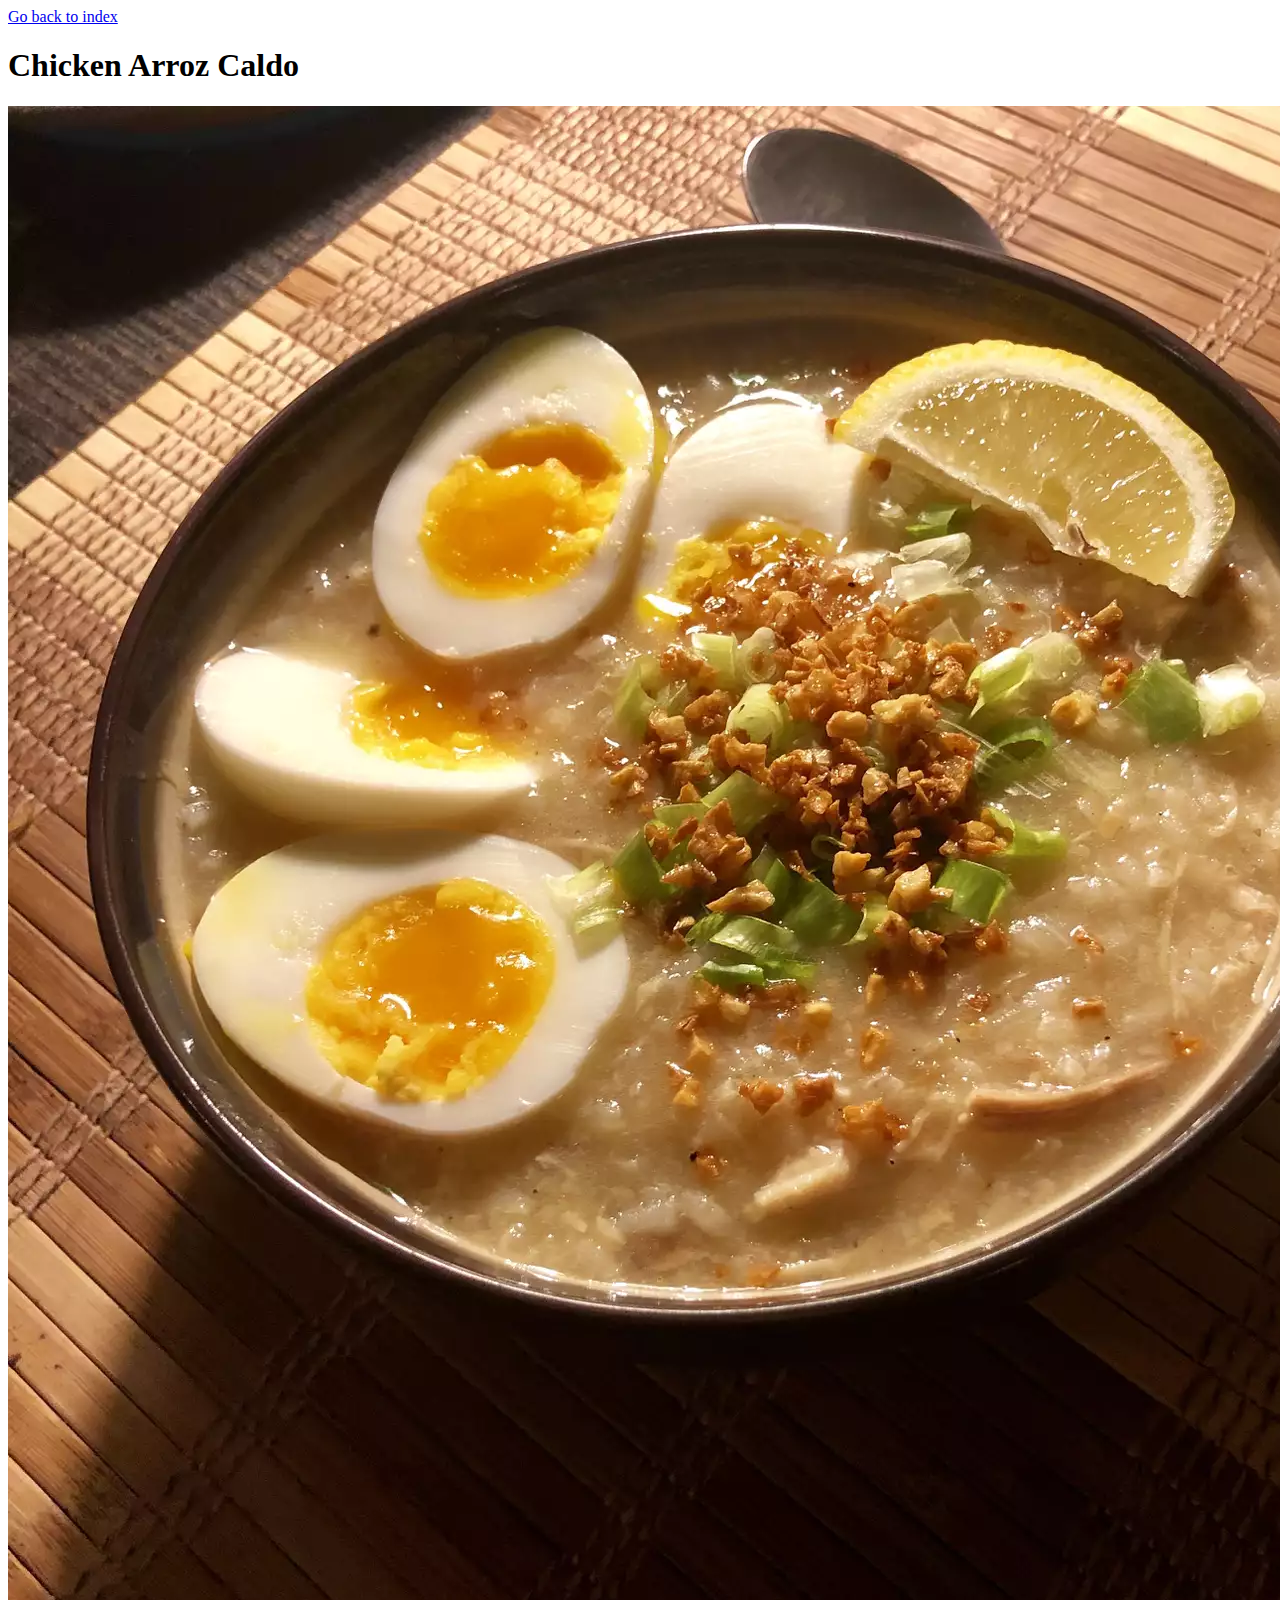
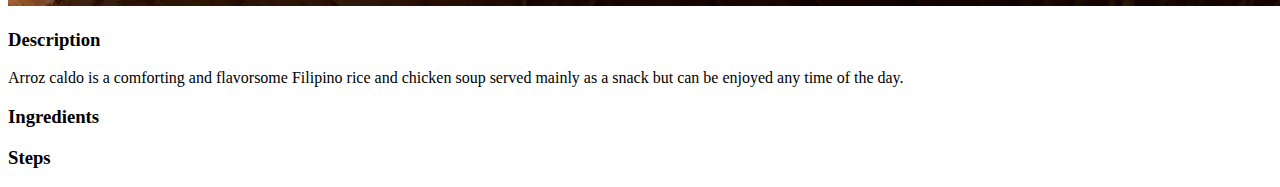
==== recipes/arrozcaldo.html @ 1be8c596 "Add arroz caldo recipe" ====
<!DOCTYPE html>
<html lang="en">
<head>
    <meta charset="UTF-8">
    <title>Chicken Arroz Caldo</title>
</head>

<body>
    <a href="../index.html">Go back to index</a>
    <h1>Chicken Arroz Caldo</h1>
    <img src="pics/arozcaldo.webp">
    <h3>Description</h3>
    <p>Arroz caldo is a comforting and flavorsome 
        Filipino rice and chicken soup served mainly as a snack but can be enjoyed any time of the day.</p>
    <h3>Ingredients</h3>
    <ul>
    </ul>
    <h3>Steps</h3>
    <ol>
    </ol>
</body>

</html>
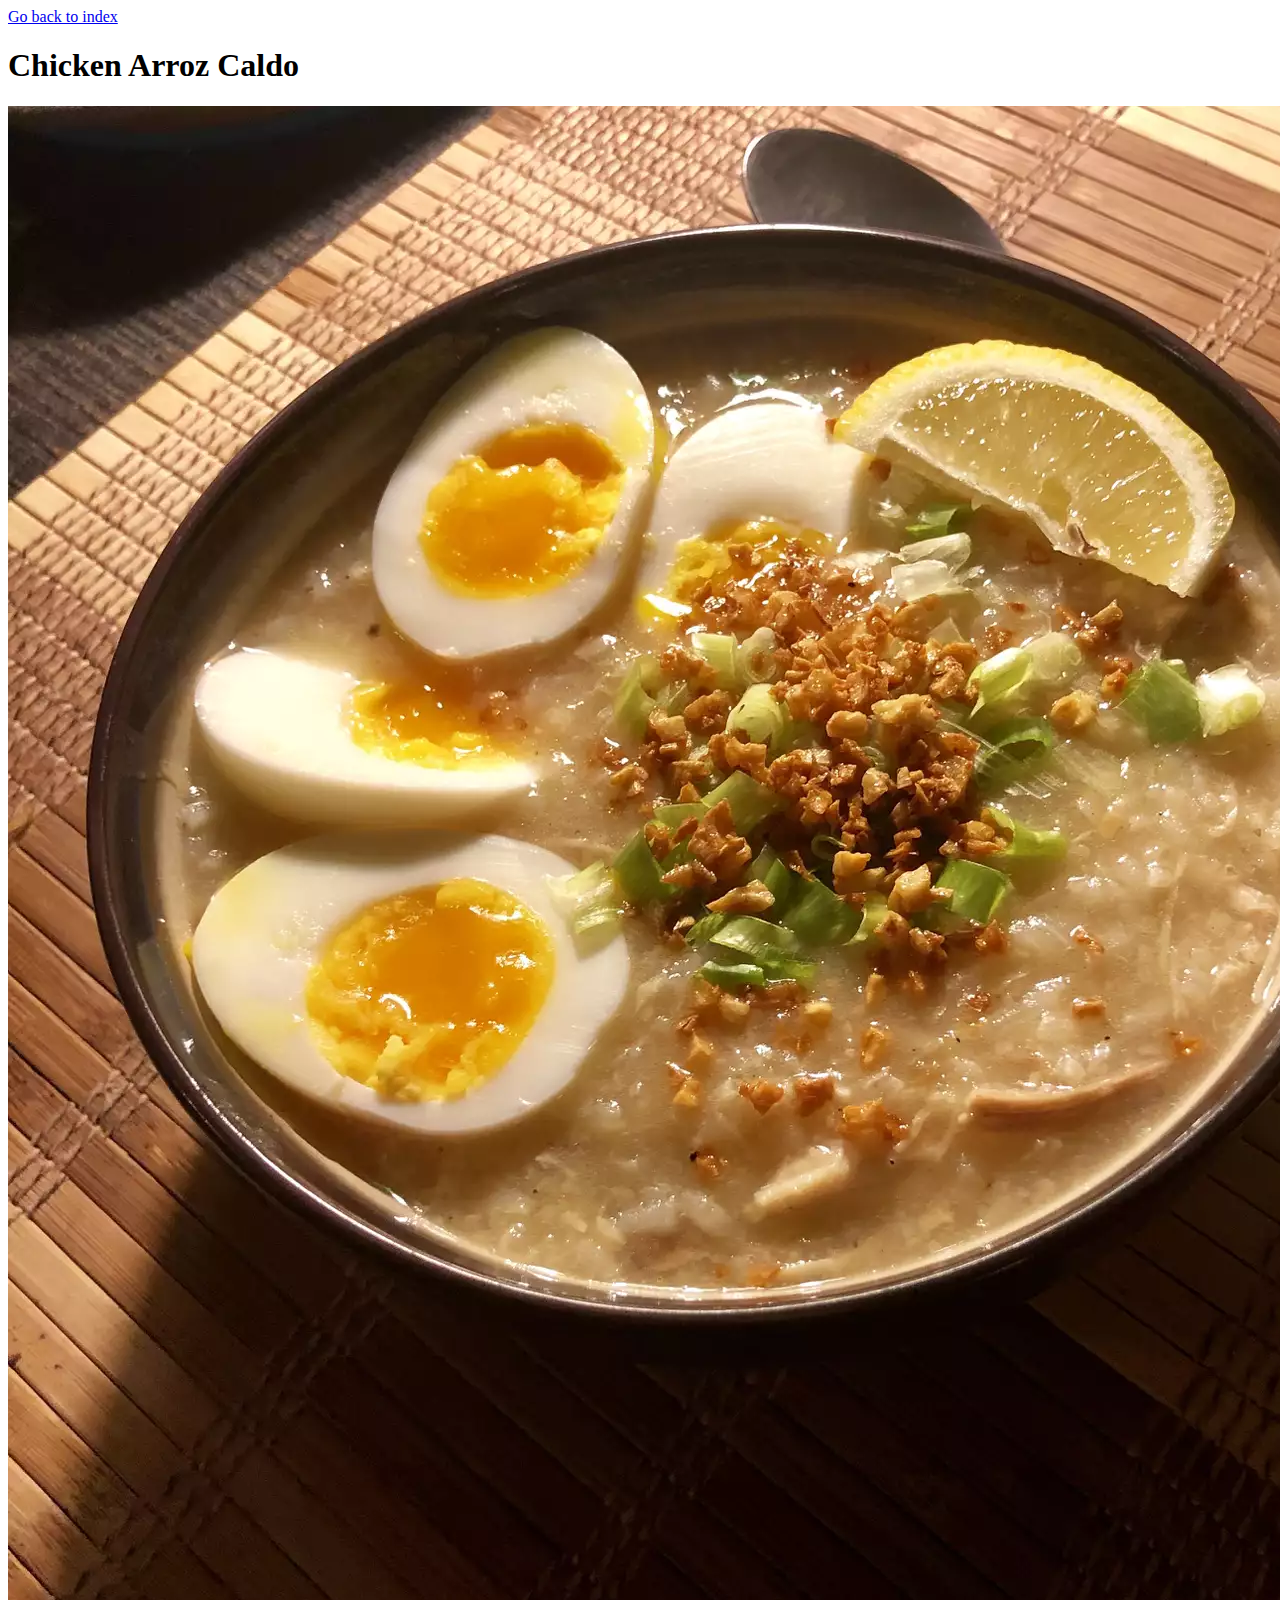
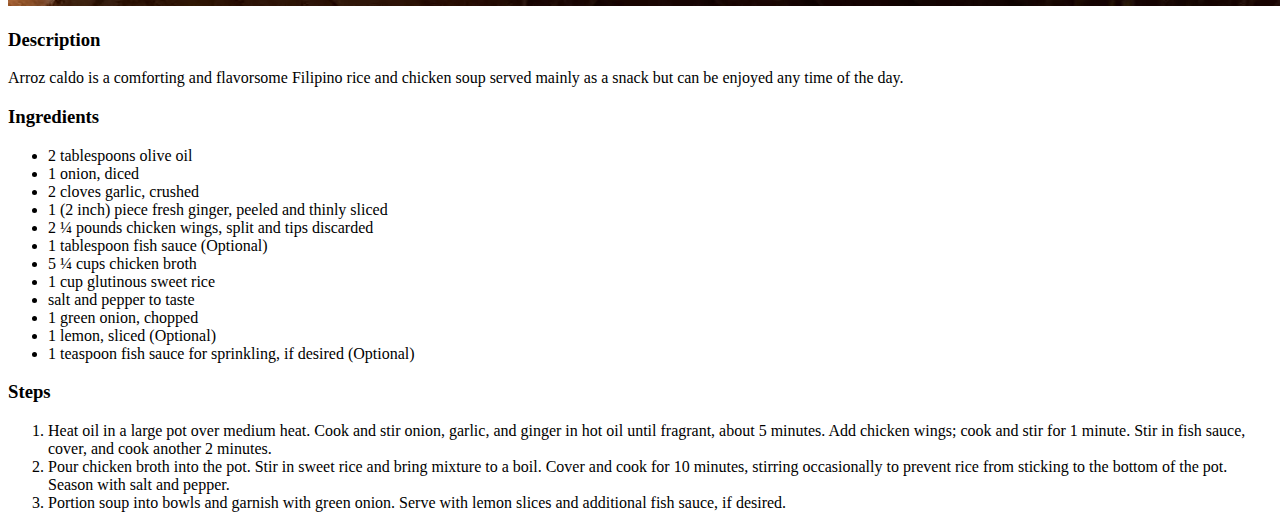
==== commit 33d325df: "Add remaining parts of arroz caldo recipe" ====
--- a/recipes/arrozcaldo.html
+++ b/recipes/arrozcaldo.html
@@ -14,9 +14,27 @@
         Filipino rice and chicken soup served mainly as a snack but can be enjoyed any time of the day.</p>
     <h3>Ingredients</h3>
     <ul>
+        <li>2 tablespoons olive oil</li>
+        <li>1 onion, diced</li>
+        <li>2 cloves garlic, crushed</li>
+        <li>1 (2 inch) piece fresh ginger, peeled and thinly sliced</li>
+        <li>2 ¼ pounds chicken wings, split and tips discarded</li>
+        <li>1 tablespoon fish sauce (Optional)</li>
+        <li>5 ¼ cups chicken broth</li>
+        <li>1 cup glutinous sweet rice</li>
+        <li>salt and pepper to taste</li>
+        <li>1 green onion, chopped</li>
+        <li>1 lemon, sliced (Optional)</li>
+        <li>1 teaspoon fish sauce for sprinkling, if desired (Optional)</li>
     </ul>
     <h3>Steps</h3>
     <ol>
+        <li>Heat oil in a large pot over medium heat. Cook and stir onion, garlic, and ginger in hot oil until fragrant, about 5 minutes. Add chicken wings; cook and stir for 1 minute. 
+            Stir in fish sauce, cover, and cook another 2 minutes.</li>
+        <li>Pour chicken broth into the pot. Stir in sweet rice and bring mixture to a boil. Cover and cook for 10 minutes, stirring occasionally to prevent rice from sticking to the 
+            bottom of the pot. Season with salt and pepper.</li>
+        <li>Portion soup into bowls and garnish with green onion. Serve with lemon slices and 
+            additional fish sauce, if desired.</li>
     </ol>
 </body>
 
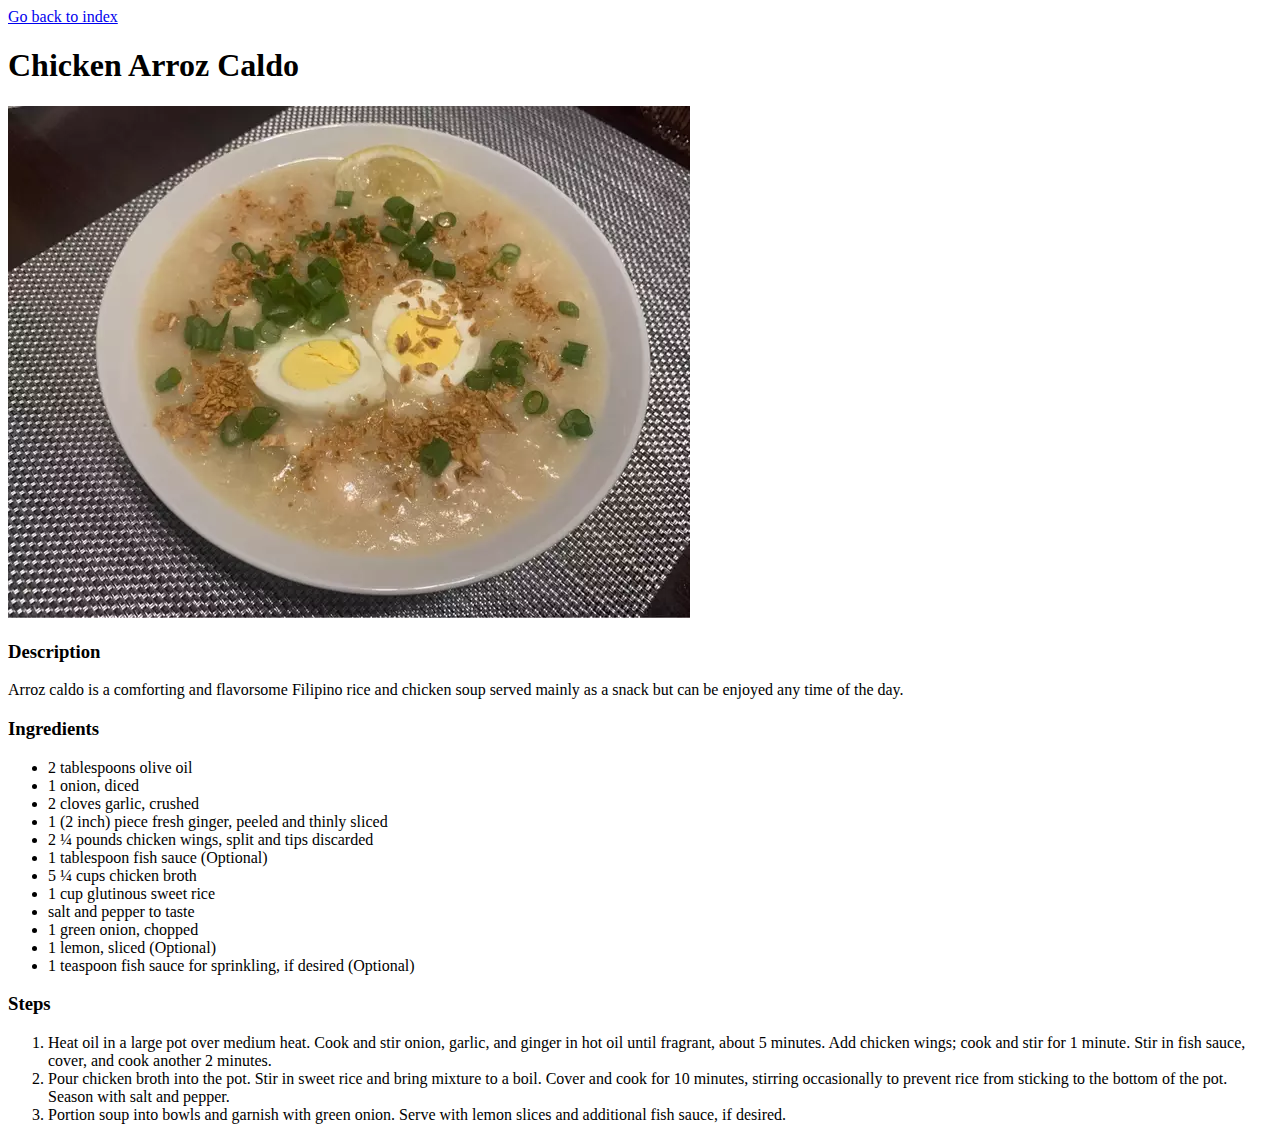
==== commit 9127abc8: "Change arroz caldo image" ====
--- a/recipes/arrozcaldo.html
+++ b/recipes/arrozcaldo.html
@@ -8,7 +8,7 @@
 <body>
     <a href="../index.html">Go back to index</a>
     <h1>Chicken Arroz Caldo</h1>
-    <img src="pics/arozcaldo.webp">
+    <img src="pics/arrozcaldo.webp">
     <h3>Description</h3>
     <p>Arroz caldo is a comforting and flavorsome 
         Filipino rice and chicken soup served mainly as a snack but can be enjoyed any time of the day.</p>
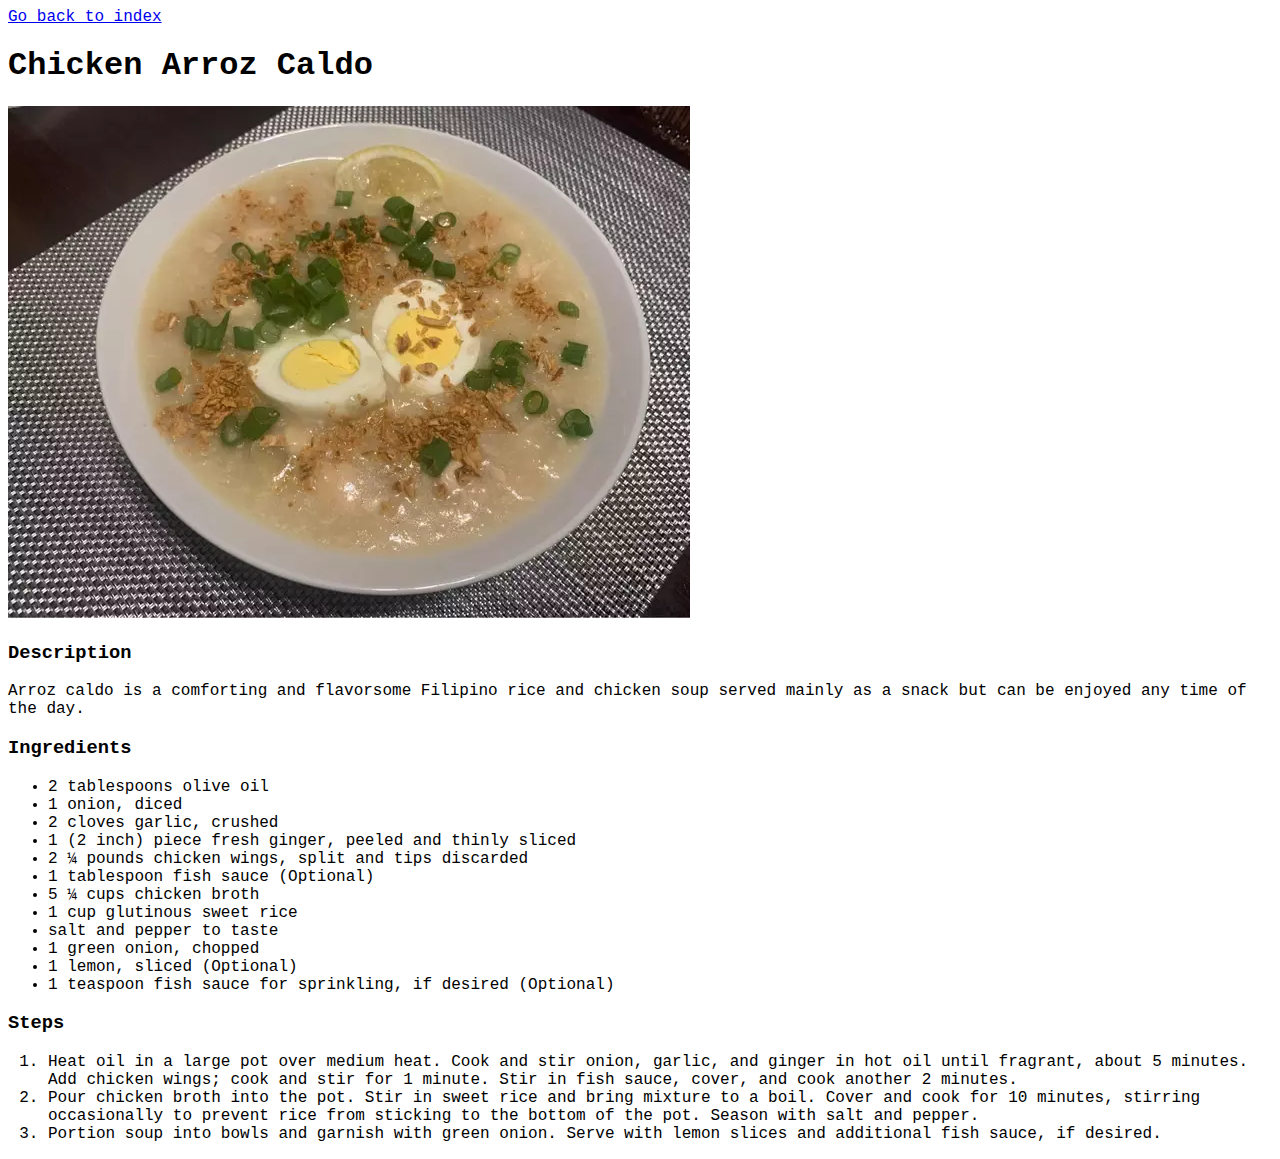
==== commit 40973644: "add css" ====
--- a/recipes/arrozcaldo.html
+++ b/recipes/arrozcaldo.html
@@ -1,6 +1,7 @@
 <!DOCTYPE html>
 <html lang="en">
 <head>
+    <link rel="stylesheet" href="../styles.css">
     <meta charset="UTF-8">
     <title>Chicken Arroz Caldo</title>
 </head>
--- a/styles.css
+++ b/styles.css
@@ -0,0 +1,3 @@
+* {
+    font-family: 'Courier New', Courier, monospace;
+}